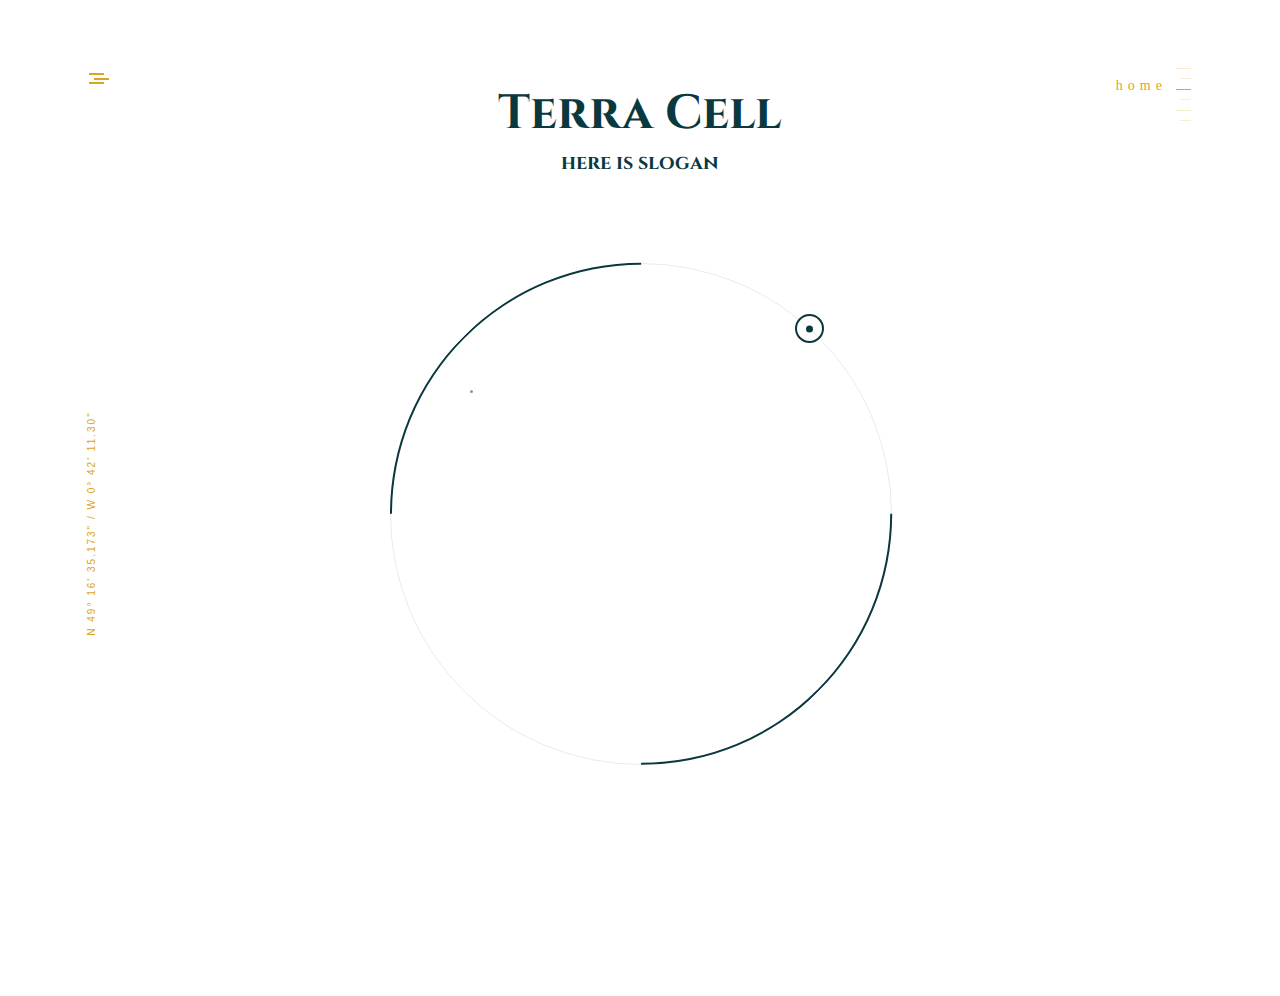
==== index.html @ a3a967c6 "Web Source Code Initial Upload." ====
<!DOCTYPE html>

<html>
    <head>
    <link rel="stylesheet" type="text/css" href="static/main.css">
    <link href="https://fonts.googleapis.com/css?family=Cinzel" rel="stylesheet">
        <meta charset="UTF-8"/>
    </head>

  <body>
  <div id="main">
      <div class="container">
          <div class="container__item landing-page-container">
              <div class="content__wrapper">

                  <header style="margin-bottom: 20px;" class="header">
                    <div id="mySidenav" class="sidenav">
                      <a href="javascript:void(0)" class="closebtn" onclick="closeNav()">&times;</a>
                      <a href="index.html">Home</a>
                      <a href="views/about.html">About</a>
                      <a href="views/registration.html">Enroll Device</a>
                      <a href="views/dashboard.html">Dashboard</a>
                      
                    </div>
                  <span onclick="openNav()"></span>

                    <div class="menu-icon header__item">                      
                        <span onclick="openNav()" class="menu-icon__line"></span>
                    </div>

                      <h1 id="terra_cell_header" class="heading header__item">Terra Cell</h1>
                      <br>
                      <br>
                      <h3 id="terra_cell_slogan" class="heading header__item">here is slogan</h3>
                  </header>

                  <div class="scroller">
                      <p class="page-title">home</p>

                      <div class="timeline">
                          <span class="timeline__unit"></span>
                          <span class="timeline__unit timeline__unit--active"></span>
                          <span class="timeline__unit"></span>
                      </div>
                  </div>

                  <p class="coords">N 49° 16' 35.173"  /  W 0° 42' 11.30"</p>
                  
                  <div class="ellipses-container">

                     <h2 class="greeting"></h2>
                        <div class="ellipses ellipses__outer--thin">
                          <div class="ellipses ellipses__orbit"></div>
                        </div>
                      <div class="ellipses ellipses__outer--thick"></div>
                  </div>

                  
              </div>
          </div>
      </div>
  </body>
  <script src="static/app.js" type="text/javascript"></script>
</html>
---- static/main.css ----
html {
  font-size: 62.5%;
}

body {
  font-size: 1.4rem;
}

/* =14px */
h1 {
  font-size: 2.4rem;
}

a {
  font-family: 'Cinzel', serif;
}

#terra_cell_header {
  font-family: 'Cinzel', serif;
  font-size: 48px;
}

#terra_cell_slogan {
  font-family: 'Cinzel', serif;
  font-size: 20px;
}

/* =24px */
.container__item {
  margin: 0 auto 40px;
}

.landing-page-container {
  width: 100%;
  min-height: 100%;
  height: 90rem;
  background-image: url("http://www.searlesgraphics.com/images/database-skyscraper.jpg");
  background-repeat: no-repeat;
  background-size: auto;
  background-position: bottom;
  overflow: hidden;
  font-family: 'Montserrat', sans-serif;
  color: #09383E;
}
.about-page-container {
  width: 100%;
  min-height: 100%;
  height: 90rem;
  background-image: url("");
  background-repeat: no-repeat;
  background-size: auto;
  background-position: bottom;
  overflow: hidden;
  font-family: 'Montserrat', sans-serif;
  color: #09383E;
}

.coords {
  color: #DAA520;
}

.content__wrapper {
  max-width: 1200px;
  width: 90%;
  height: 100%;
  margin: 0 auto;
  position: relative;
}

.page-title {
  color: #DAA520;
}

.header {
  width: 100%;
  height: 2rem;
  padding: 4.5rem 0;
  display: block;
}

.menu-icon {
  width: 2.5rem;
  height: 1.5rem;
  display: inline-block;
  cursor: pointer;
}

.header__item {
  text-align: center;
  margin: 0 auto;
}

.menu-icon__line {
  width: 1.5rem;
  height: 0.2rem;
  background-color: #DAA520;
  display: block;
}
.menu-icon__line:before, .menu-icon__line:after {
  content: '';
  width: 1.5rem;
  height: 0.2rem;
  background-color: #DAA520;
  display: inline-block;
  position: relative;
}
.menu-icon__line:before {
  left: 0.5rem;
  top: -0.6rem;
}
.menu-icon__line:after {
  top: -1.8rem;
}

.heading {
  width: 90%;
  font-size: 2rem;
  font-weight: bold;
  margin: 0;
  line-height: 1.7rem;
  margin: 0 auto;
  text-align: center;
}

.social-container {
  width: 7.25rem;
  list-style: none;
  overflow: hidden;
  padding: 0;
  margin: 0;
  float: right;
}
.social-container .social__icon {
  width: 1.5rem;
  float: left;
  cursor: pointer;
}
.social-container .social__icon.social__icon--dr {
  margin-left: 1.25rem;
}
.social-container .social__icon.social__icon--in {
  margin-left: 1.5rem;
}
.social-container .social__icon.social__icon--fb img {
  margin: 0 0.25rem;
}

.coords {
  font-size: 1rem;
  display: inline-block;
  -webkit-transform: rotate(-90deg) translateY(50%);
          transform: rotate(-90deg) translateY(50%);
  float: left;
  position: relative;
  top: 40%;
  letter-spacing: 0.2rem;
  left: -11.5rem;
  margin: 0;
}

.ellipses-container {
  width: 50rem;
  height: 50rem;
  border-radius: 50%;
  margin: 0 auto;
  position: relative;
  top: 10.5rem;
}
.ellipses-container .greeting {
  position: absolute;
  top: 11.6rem;
  left: 13rem;
  right: 0;
  margin: 0 auto;
  text-transform: uppercase;
  letter-spacing: 4rem;
  font-size: 2.2rem;
  font-weight: 400;
  opacity: 0.5;
}
.ellipses-container .greeting:after {
  content: '';
  width: 0.3rem;
  height: 0.3rem;
  border-radius: 50%;
  display: inline-block;
  background-color: #0C383E;
  position: relative;
  top: -0.65rem;
  left: -5.05rem;
}

.ellipses {
  border-radius: 50%;
  position: absolute;
  top: 0;
  border-style: solid;
}

.ellipses__outer--thin {
  width: 100%;
  height: 100%;
  border-width: 1px;
  border-color: rgba(9, 56, 62, 0.1);
  -webkit-animation: ellipsesOrbit 15s ease-in-out infinite;
          animation: ellipsesOrbit 15s ease-in-out infinite;
}
.ellipses__outer--thin:after {
  content: "";
  background-image: url("http://s29.postimg.org/5h0r4ftkn/ellipses_dial.png");
  background-repeat: no-repeat;
  background-position: center;
  top: 0;
  left: 0;
  bottom: 0;
  right: 0;
  position: absolute;
  opacity: 0.15;
}

.ellipses__outer--thick {
  width: 99.5%;
  height: 99.5%;
  border-color: #09383E transparent;
  border-width: 2px;
  -webkit-transform: rotate(-45deg);
          transform: rotate(-45deg);
  -webkit-animation: ellipsesRotate 15s ease-in-out infinite;
          animation: ellipsesRotate 15s ease-in-out infinite;
}

.ellipses__orbit {
  width: 2.5rem;
  height: 2.5rem;
  border-width: 2px;
  border-color: #09383E;
  top: 5rem;
  right: 6.75rem;
}
.ellipses__orbit:before {
  content: '';
  width: 0.7rem;
  height: 0.7rem;
  border-radius: 50%;
  display: inline-block;
  background-color: #09383E;
  margin: 0 auto;
  left: 0;
  right: 0;
  position: absolute;
  top: 50%;
  -webkit-transform: translateY(-50%);
          transform: translateY(-50%);
}

.scroller {

  width: 7.5rem;
  display: inline-block;
  float: right;
  position: relative;
  top: -15%;
  -webkit-transform: translateY(50%);
          transform: translateY(50%);
  overflow: hidden;
}
.scroller .page-title {
  font-family: 'Playfair Display', serif;
  letter-spacing: 0.5rem;
  display: inline-block;
  float: left;
  margin-top: 1rem;
}
.scroller .timeline {
  width: 1.5rem;
  height: 9rem;

  display: inline-block;
  float: right;
}
.scroller .timeline .timeline__unit {
  width: 100%;
  height: 0.1rem;
  display: block;
  background-color: #DAA520;
  margin: 0 0 2rem;
  opacity: 0.2;
}
.scroller .timeline .timeline__unit.timeline__unit--active {
  opacity: 1;
  background-color: #DAA520;
}
.scroller .timeline .timeline__unit.timeline__unit--active:after {
background-color: #DAA520;
  opacity: 0.2;
}
.scroller .timeline .timeline__unit:after {

  content: '';
  width: 70%;
  height: 0.1rem;
  display: block;
  position: relative;
  float: right;
  background-color: #DAA520;
  top: 1rem;
}

@-webkit-keyframes ellipsesRotate {
  0% {
    -webkit-transform: rotate(-45deg);
            transform: rotate(-45deg);
  }
  100% {
    -webkit-transform: rotate(-405deg);
            transform: rotate(-405deg);
  }
}

@keyframes ellipsesRotate {
  0% {
    -webkit-transform: rotate(-45deg);
            transform: rotate(-45deg);
  }
  100% {
    -webkit-transform: rotate(-405deg);
            transform: rotate(-405deg);
  }
}
@-webkit-keyframes ellipsesOrbit {
  0% {
    -webkit-transform: rotate(0);
            transform: rotate(0);
  }
  100% {
    -webkit-transform: rotate(360deg);
            transform: rotate(360deg);
  }
}
@keyframes ellipsesOrbit {
  0% {
    -webkit-transform: rotate(0);
            transform: rotate(0);
  }
  100% {
    -webkit-transform: rotate(360deg);
            transform: rotate(360deg);
  }
}


.sidenav {
    height: 100%; /* 100% Full-height */
    width: 0; /* 0 width - change this with JavaScript */
    position: fixed; /* Stay in place */
    z-index: 1; /* Stay on top */
    top: 0;
    left: 0;
    background-color: #111; /* Black*/
    overflow-x: hidden; /* Disable horizontal scroll */
    padding-top: 60px; /* Place content 60px from the top */
    transition: 0.5s; /* 0.5 second transition effect to slide in the sidenav */
}

/* The navigation menu links */
.sidenav a {
    padding: 8px 8px 8px 32px;
    text-decoration: none;
    font-size: 25px;
    color: #818181;
    display: block;
    transition: 0.3s
}

/* When you mouse over the navigation links, change their color */
.sidenav a:hover, .offcanvas a:focus{
    color: #f1f1f1;
}

/* Position and style the close button (top right corner) */
.sidenav .closebtn {
    position: absolute;
    top: 0;
    right: 25px;
    font-size: 36px;
    margin-left: 50px;
}

/* Style page content - use this if you want to push the page content to the right when you open the side navigation */
#main {
    transition: margin-left .5s;
    padding: 20px;
}

/* On smaller screens, where height is less than 450px, change the style of the sidenav (less padding and a smaller font size) */
@media screen and (max-height: 450px) {
    .sidenav {padding-top: 15px;}
    .sidenav a {font-size: 18px;}
}
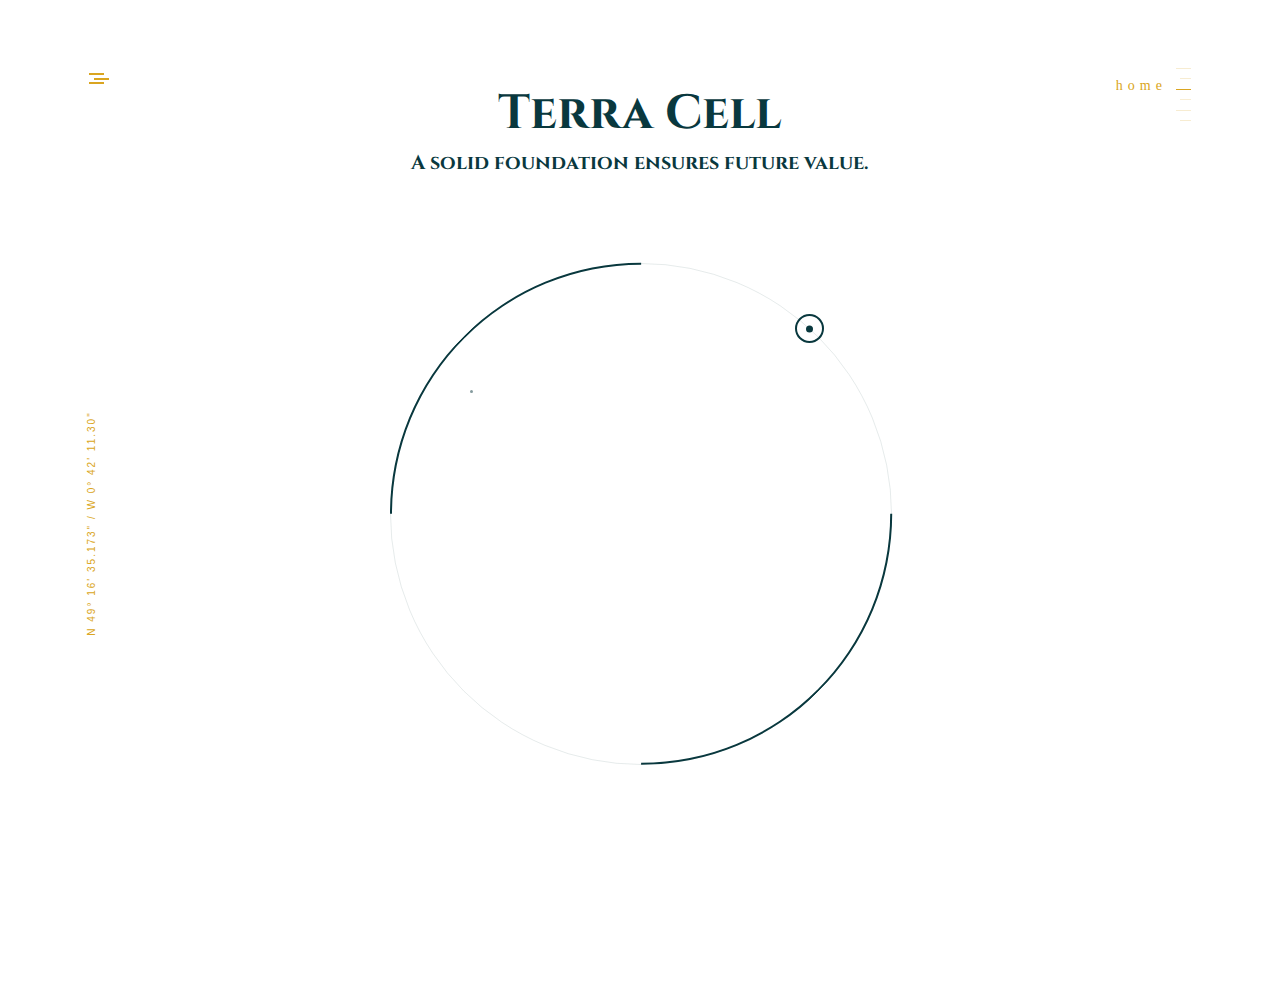
==== commit 4133c5f5: "Slogan updated" ====
--- a/index.html
+++ b/index.html
@@ -31,7 +31,7 @@
                       <h1 id="terra_cell_header" class="heading header__item">Terra Cell</h1>
                       <br>
                       <br>
-                      <h3 id="terra_cell_slogan" class="heading header__item">here is slogan</h3>
+                      <h3 id="terra_cell_slogan" class="heading header__item">A solid foundation ensures future value.</h3>
                   </header>
 
                   <div class="scroller">
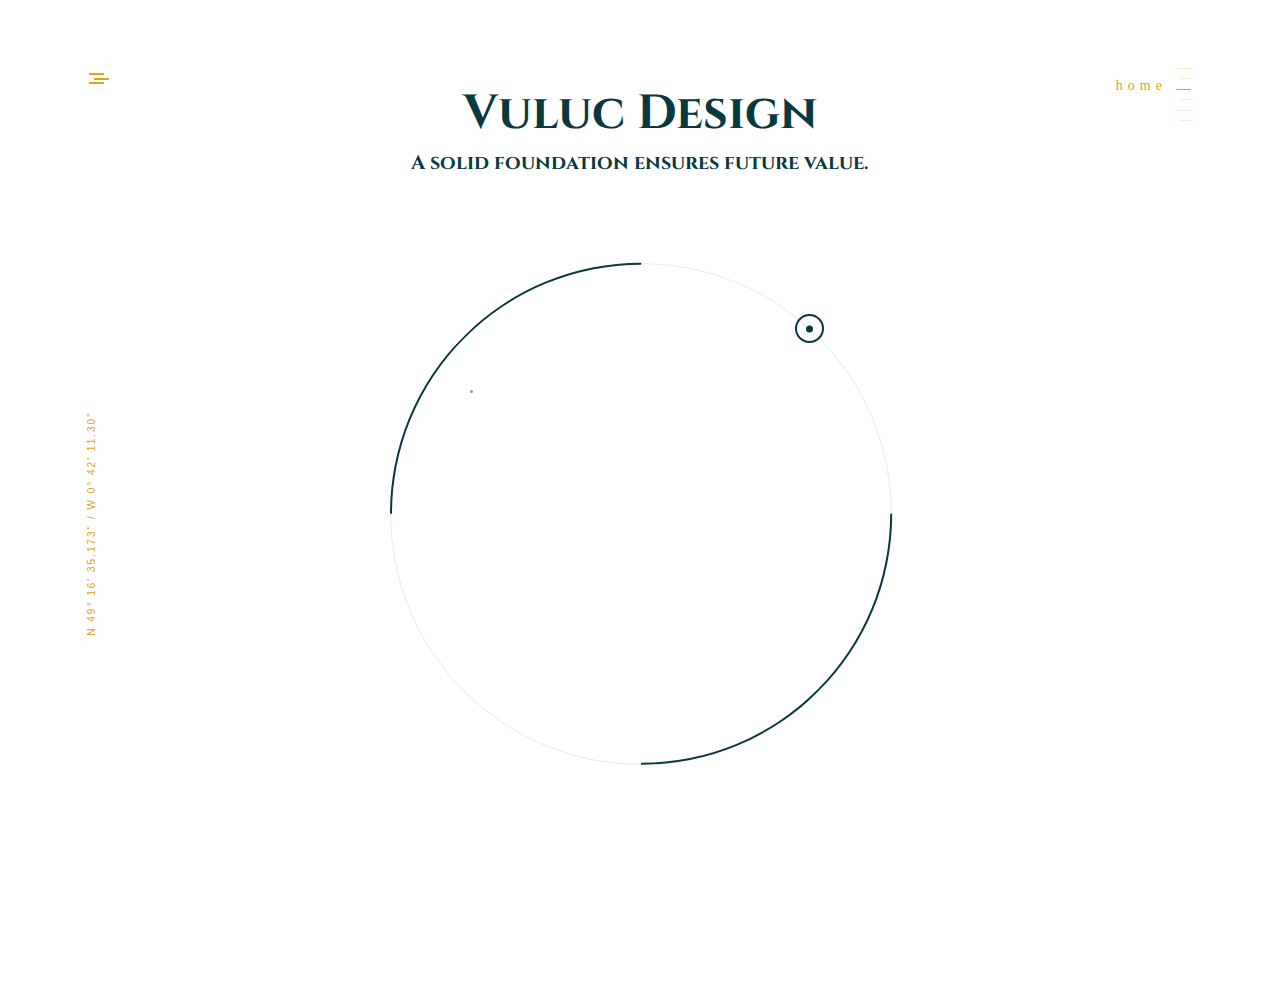
==== commit d5100296: "first commit" ====
--- a/index.html
+++ b/index.html
@@ -28,7 +28,7 @@
                         <span onclick="openNav()" class="menu-icon__line"></span>
                     </div>
 
-                      <h1 id="terra_cell_header" class="heading header__item">Terra Cell</h1>
+                      <h1 id="terra_cell_header" class="heading header__item">Vuluc Design</h1>
                       <br>
                       <br>
                       <h3 id="terra_cell_slogan" class="heading header__item">A solid foundation ensures future value.</h3>
